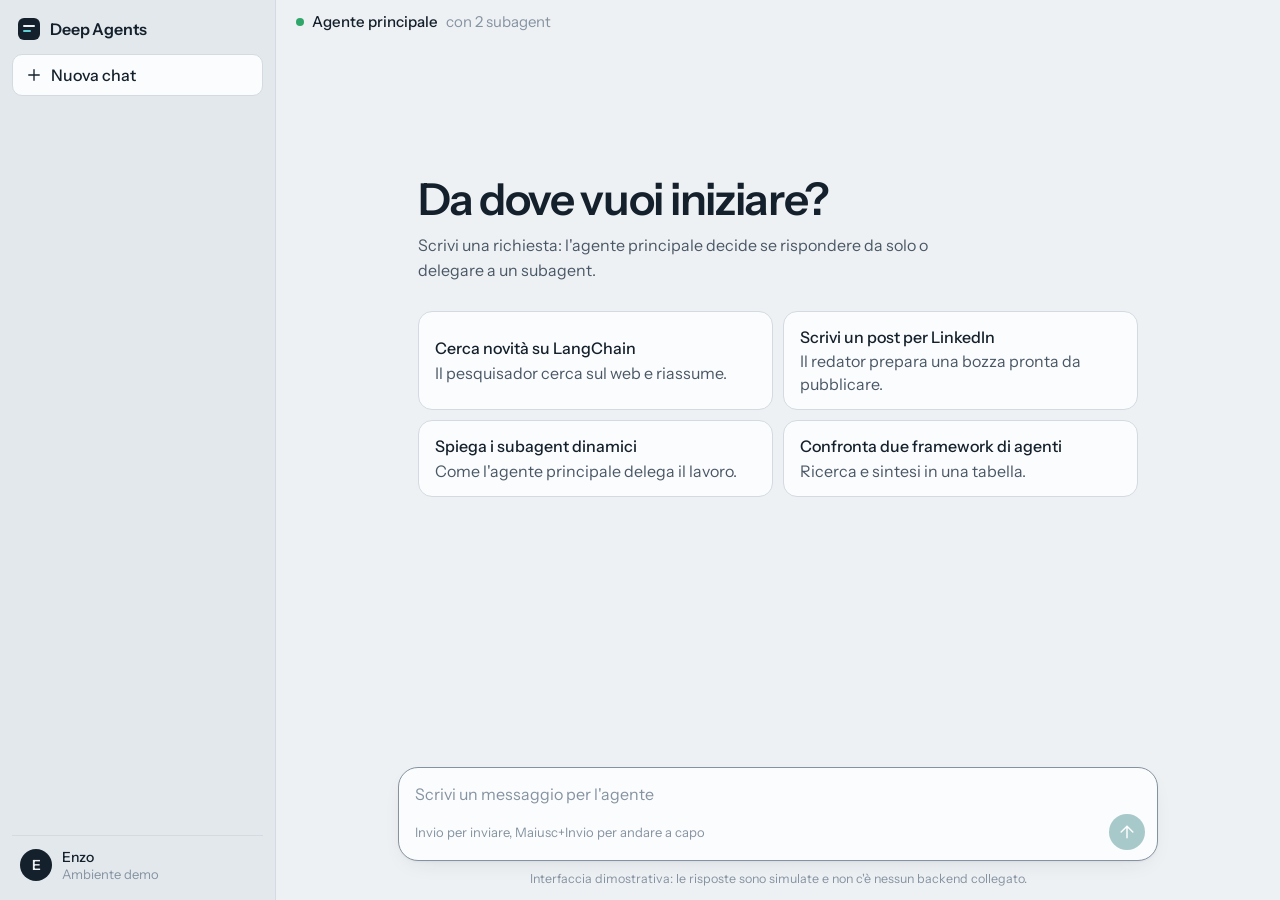
==== deep_agents/frontend/index.html @ 2d4f7159 "feat: aggiungere interfaccia utente per chat con subagents e risposte simulate" ====
<!doctype html>
<html lang="it">
<head>
  <meta charset="utf-8">
  <meta name="viewport" content="width=device-width, initial-scale=1">
  <title>Deep Agents</title>
  <link rel="preconnect" href="https://fonts.googleapis.com">
  <link rel="preconnect" href="https://fonts.gstatic.com" crossorigin>
  <link href="https://fonts.googleapis.com/css2?family=Instrument+Sans:wght@400;500;600&family=JetBrains+Mono:wght@400;500&display=swap" rel="stylesheet">
  <link rel="stylesheet" href="styles.css">
</head>
<body>
  <div class="app" id="app">
    <aside class="sidebar" id="sidebar" aria-label="Cronologia">
      <div class="side-top">
        <div class="brand">
          <span class="logo" aria-hidden="true"></span>
          <span class="brand-name">Deep Agents</span>
        </div>
        <button class="icon-btn only-mobile" id="closeSide" aria-label="Chiudi menu">
          <svg viewBox="0 0 24 24"><path d="M6 6l12 12M18 6L6 18"/></svg>
        </button>
      </div>
      <button class="new-chat" id="newChat">
        <svg viewBox="0 0 24 24"><path d="M12 5v14M5 12h14"/></svg>
        Nuova chat
      </button>
      <nav class="history" id="history" aria-label="Chat recenti"></nav>
      <div class="side-foot">
        <span class="avatar-user">E</span>
        <div>
          <div class="who">Enzo</div>
          <div class="plan">Ambiente demo</div>
        </div>
      </div>
    </aside>
    <div class="scrim" id="scrim"></div>

    <main class="main">
      <header class="topbar">
        <button class="icon-btn only-mobile" id="openSide" aria-label="Apri menu">
          <svg viewBox="0 0 24 24"><path d="M4 7h16M4 12h16M4 17h16"/></svg>
        </button>
        <div class="model">
          <span class="dot"></span> Agente principale
          <span class="muted">con 2 subagent</span>
        </div>
      </header>

      <section class="scroll" id="scroll">
        <div class="thread" id="thread"></div>
      </section>

      <footer class="composer-wrap">
        <form class="composer" id="form">
          <textarea id="input" rows="1" placeholder="Scrivi un messaggio per l'agente" aria-label="Messaggio"></textarea>
          <div class="composer-row">
            <span class="hint">Invio per inviare, Maiusc+Invio per andare a capo</span>
            <button type="submit" class="send" id="send" aria-label="Invia" disabled>
              <svg viewBox="0 0 24 24" class="i-send"><path d="M12 19V5M5 12l7-7 7 7"/></svg>
              <svg viewBox="0 0 24 24" class="i-stop"><rect x="7" y="7" width="10" height="10" rx="2"/></svg>
            </button>
          </div>
        </form>
        <p class="disclaimer">Interfaccia dimostrativa: le risposte sono simulate e non c'è nessun backend collegato.</p>
      </footer>
    </main>
  </div>
  <script src="app.js"></script>
</body>
</html>
---- deep_agents/frontend/styles.css ----
:root {
  --bg: #eef1f4;
  --panel: #e3e8ed;
  --surface: #fbfcfd;
  --ink: #14202b;
  --ink-2: #4a5866;
  --ink-3: #8593a1;
  --line: #d3dae1;
  --accent: #0d6b6e;
  --accent-ink: #ffffff;
  --accent-soft: #d6ecec;
  --amber: #b9791a;
  --amber-soft: #f6e8cf;
  --radius: 14px;
  --ui: "Instrument Sans", system-ui, -apple-system, "Segoe UI", sans-serif;
  --mono: "JetBrains Mono", ui-monospace, Consolas, monospace;
}

* { box-sizing: border-box; }
html, body { height: 100%; margin: 0; }
body {
  font-family: var(--ui);
  font-size: 16px;
  color: var(--ink);
  background: var(--bg);
  -webkit-font-smoothing: antialiased;
}
button, textarea { font: inherit; color: inherit; }
button { cursor: pointer; }
svg { width: 20px; height: 20px; fill: none; stroke: currentColor; stroke-width: 1.8; stroke-linecap: round; stroke-linejoin: round; }
:focus-visible { outline: 2px solid var(--accent); outline-offset: 2px; }

.app { display: grid; grid-template-columns: 276px 1fr; height: 100dvh; }

/* Sidebar */
.sidebar {
  background: var(--panel);
  border-right: 1px solid var(--line);
  display: flex; flex-direction: column;
  padding: 14px 12px;
  min-height: 0;
}
.side-top { display: flex; align-items: center; justify-content: space-between; padding: 4px 6px 14px; }
.brand { display: flex; align-items: center; gap: 10px; font-weight: 600; letter-spacing: -0.01em; }
.logo {
  width: 22px; height: 22px; border-radius: 6px; background: var(--ink); position: relative; flex: none;
}
.logo::before, .logo::after {
  content: ""; position: absolute; left: 5px; right: 5px; height: 2px; border-radius: 2px; background: var(--bg);
}
.logo::before { top: 7px; }
.logo::after { top: 12px; right: 9px; background: #5fd0d3; }

.new-chat {
  display: flex; align-items: center; gap: 8px;
  background: var(--surface); border: 1px solid var(--line); border-radius: 10px;
  padding: 10px 12px; font-weight: 500;
  transition: border-color .15s, background .15s;
}
.new-chat:hover { border-color: var(--ink-3); }
.new-chat svg { width: 18px; height: 18px; }

.history { flex: 1; overflow-y: auto; margin: 16px -4px 0; padding: 0 4px; }
.history .group { font-size: 13px; color: var(--ink-3); padding: 12px 10px 6px; }
.history button {
  display: block; width: 100%; text-align: left; background: none; border: 0;
  padding: 9px 10px; border-radius: 8px; color: var(--ink-2);
  white-space: nowrap; overflow: hidden; text-overflow: ellipsis;
}
.history button:hover { background: rgba(20,32,43,.06); }
.history button[aria-current="true"] { background: var(--surface); color: var(--ink); font-weight: 500; }

.side-foot { display: flex; align-items: center; gap: 10px; padding: 12px 8px 4px; border-top: 1px solid var(--line); }
.avatar-user {
  width: 32px; height: 32px; border-radius: 50%; background: var(--ink); color: var(--bg);
  display: grid; place-items: center; font-weight: 600; font-size: 14px;
}
.who { font-weight: 500; font-size: 14px; }
.plan { font-size: 13px; color: var(--ink-3); }

/* Main */
.main { display: flex; flex-direction: column; min-width: 0; min-height: 0; background: var(--bg); }
.topbar { display: flex; align-items: center; gap: 8px; padding: 12px 20px; }
.model { display: flex; align-items: center; gap: 8px; font-weight: 500; font-size: 15px; }
.model .muted { color: var(--ink-3); font-weight: 400; }
.dot { width: 8px; height: 8px; border-radius: 50%; background: #2fa66a; }

.icon-btn {
  background: none; border: 0; width: 36px; height: 36px; border-radius: 8px;
  display: grid; place-items: center; color: var(--ink-2);
}
.icon-btn:hover { background: rgba(20,32,43,.07); }

.scroll { flex: 1; overflow-y: auto; min-height: 0; }
.thread { max-width: 760px; margin: 0 auto; padding: 12px 20px 32px; }

/* Welcome */
.welcome { padding-top: min(16vh, 120px); }
.welcome h1 {
  font-size: clamp(30px, 4.6vw, 44px); line-height: 1.1; letter-spacing: -0.03em;
  font-weight: 600; margin: 0 0 10px; max-width: 14em;
}
.welcome p { margin: 0 0 28px; color: var(--ink-2); max-width: 34em; line-height: 1.55; }
.chips { display: grid; grid-template-columns: repeat(2, 1fr); gap: 10px; }
.chip {
  text-align: left; background: var(--surface); border: 1px solid var(--line); border-radius: var(--radius);
  padding: 14px 16px; line-height: 1.4; color: var(--ink-2);
  transition: border-color .15s, transform .15s;
}
.chip b { display: block; color: var(--ink); font-weight: 500; margin-bottom: 2px; }
.chip:hover { border-color: var(--accent); }

/* Messages */
.msg { margin-top: 26px; }
.msg.user { display: flex; justify-content: flex-end; }
.msg.user .bubble {
  background: var(--ink); color: #f1f5f8; padding: 11px 16px; border-radius: 18px 18px 4px 18px;
  max-width: 82%; line-height: 1.5; white-space: pre-wrap; overflow-wrap: anywhere;
}
.msg.bot { display: grid; grid-template-columns: 30px 1fr; gap: 14px; }
.bot-avatar { width: 30px; height: 30px; border-radius: 9px; background: var(--accent); position: relative; margin-top: 2px; }
.bot-avatar::before, .bot-avatar::after {
  content: ""; position: absolute; left: 8px; height: 2px; border-radius: 2px; background: var(--accent-ink);
}
.bot-avatar::before { top: 11px; right: 8px; }
.bot-avatar::after { top: 17px; right: 13px; opacity: .7; }
.bot-body { min-width: 0; }
.prose { line-height: 1.65; overflow-wrap: anywhere; }
.prose p { margin: 0 0 12px; }
.prose p:last-child { margin-bottom: 0; }
.prose ul, .prose ol { margin: 0 0 12px; padding-left: 22px; }
.prose li { margin-bottom: 4px; }
.prose code { font-family: var(--mono); font-size: .88em; background: var(--panel); padding: 2px 6px; border-radius: 5px; }
.prose pre {
  margin: 0 0 12px; background: var(--ink); color: #dbe6ee; padding: 14px 16px; border-radius: 10px;
  overflow-x: auto; font-family: var(--mono); font-size: 13.5px; line-height: 1.55;
}
.prose pre code { background: none; padding: 0; color: inherit; font-size: inherit; }
.caret::after {
  content: ""; display: inline-block; width: 7px; height: 1.05em; margin-left: 2px; vertical-align: -0.17em;
  background: var(--ink); animation: blink 1s steps(1) infinite;
}
@keyframes blink { 50% { opacity: 0; } }

/* Delegation steps: the signature element of this UI */
.steps { margin: 2px 0 14px; display: grid; gap: 6px; }
.step {
  display: flex; align-items: center; gap: 10px; font-size: 14px; color: var(--ink-2);
  background: var(--surface); border: 1px solid var(--line); border-radius: 10px; padding: 8px 12px;
  animation: stepin .25s ease-out;
}
@keyframes stepin { from { opacity: 0; transform: translateY(4px); } }
.step .tag {
  font-family: var(--mono); font-size: 12.5px; padding: 2px 8px; border-radius: 6px;
  background: var(--accent-soft); color: var(--accent);
}
.step .tag.amber { background: var(--amber-soft); color: var(--amber); }
.step .state { margin-left: auto; display: grid; place-items: center; width: 18px; height: 18px; }
.step .spin {
  width: 14px; height: 14px; border-radius: 50%; border: 2px solid var(--line); border-top-color: var(--accent);
  animation: spin .8s linear infinite;
}
@keyframes spin { to { transform: rotate(360deg); } }
.step .check { width: 16px; height: 16px; stroke: #2fa66a; stroke-width: 2.4; }

.thinking { display: inline-flex; gap: 5px; padding: 10px 0; }
.thinking i { width: 7px; height: 7px; border-radius: 50%; background: var(--ink-3); animation: bounce 1.2s infinite; }
.thinking i:nth-child(2) { animation-delay: .15s; }
.thinking i:nth-child(3) { animation-delay: .3s; }
@keyframes bounce { 0%, 60%, 100% { opacity: .3; transform: none; } 30% { opacity: 1; transform: translateY(-3px); } }

.actions { display: flex; gap: 4px; margin-top: 8px; margin-left: -8px; }
.actions button {
  background: none; border: 0; border-radius: 8px; padding: 6px 8px; color: var(--ink-3);
  display: flex; align-items: center; gap: 6px; font-size: 13.5px;
}
.actions button:hover { background: rgba(20,32,43,.07); color: var(--ink); }
.actions svg { width: 16px; height: 16px; }

/* Composer */
.composer-wrap { padding: 0 20px 14px; }
.composer {
  max-width: 760px; margin: 0 auto; background: var(--surface);
  border: 1px solid var(--line); border-radius: 20px; padding: 12px 12px 10px 16px;
  box-shadow: 0 1px 2px rgba(20,32,43,.04), 0 8px 24px -12px rgba(20,32,43,.15);
  transition: border-color .15s;
}
.composer:focus-within { border-color: var(--ink-3); }
.composer textarea {
  display: block; width: 100%; border: 0; outline: 0; resize: none; background: none;
  line-height: 1.5; max-height: 200px; padding: 2px 0;
}
.composer textarea::placeholder { color: var(--ink-3); }
.composer-row { display: flex; align-items: center; justify-content: space-between; margin-top: 6px; }
.hint { font-size: 13px; color: var(--ink-3); }
.send {
  width: 36px; height: 36px; border-radius: 50%; border: 0; background: var(--accent); color: var(--accent-ink);
  display: grid; place-items: center; transition: opacity .15s, background .15s;
}
.send:disabled { opacity: .35; cursor: default; }
.send .i-stop { display: none; fill: currentColor; stroke: none; }
.send.busy { background: var(--ink); }
.send.busy .i-stop { display: block; }
.send.busy .i-send { display: none; }
.disclaimer { text-align: center; font-size: 12.5px; color: var(--ink-3); margin: 10px 0 0; }

.only-mobile { display: none; }
.scrim { display: none; }

@media (max-width: 820px) {
  .app { grid-template-columns: 1fr; }
  .only-mobile { display: grid; }
  .sidebar {
    position: fixed; inset: 0 auto 0 0; width: min(300px, 86vw); z-index: 20;
    transform: translateX(-100%); transition: transform .2s ease;
  }
  .app.side-open .sidebar { transform: none; }
  .app.side-open .scrim { display: block; position: fixed; inset: 0; background: rgba(20,32,43,.4); z-index: 10; }
  .chips { grid-template-columns: 1fr; }
  .hint { display: none; }
  .msg.bot { grid-template-columns: 26px 1fr; gap: 10px; }
  .bot-avatar { width: 26px; height: 26px; }
}

@media (prefers-reduced-motion: reduce) {
  *, *::before, *::after { animation-duration: .001ms !important; animation-iteration-count: 1 !important; transition: none !important; }
}
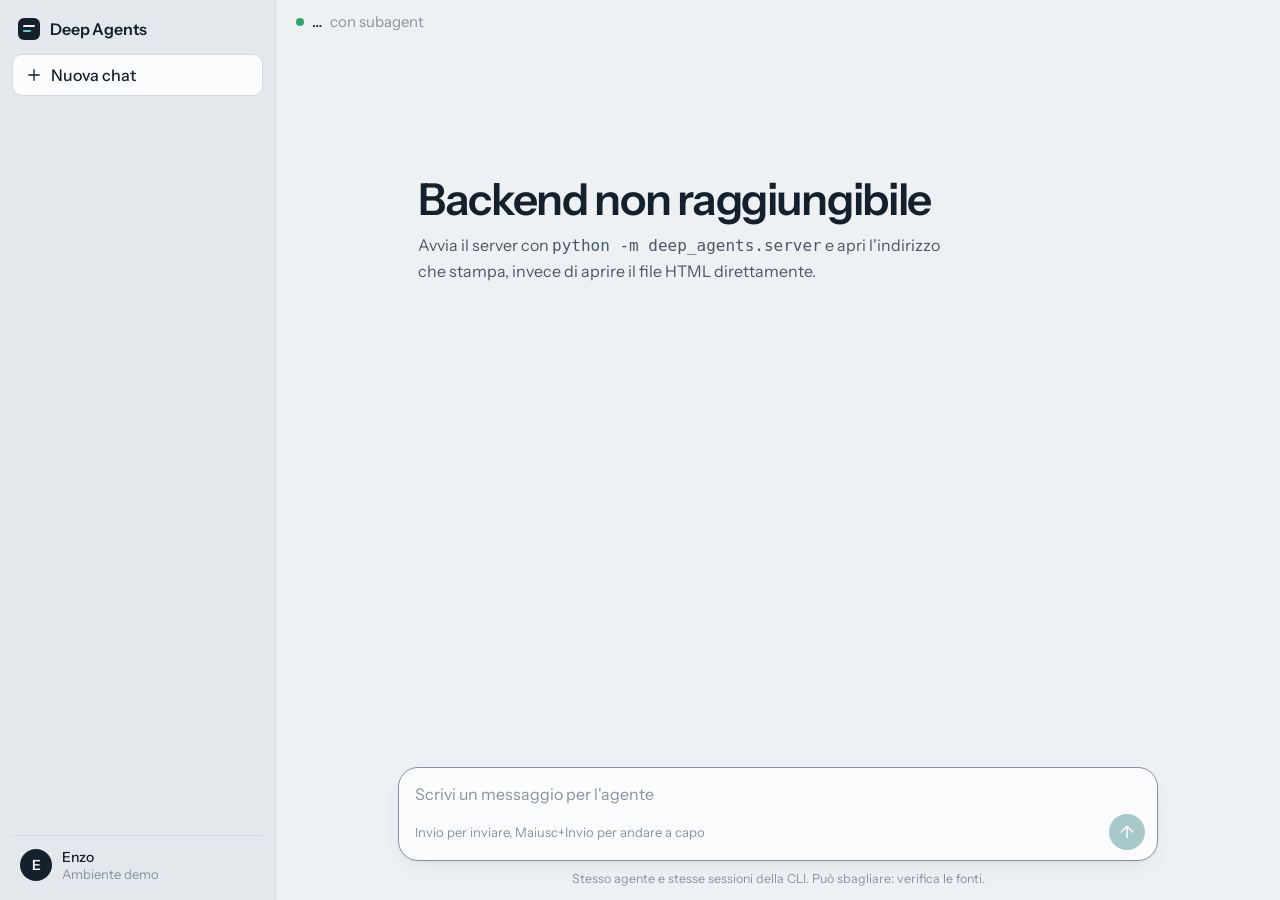
==== commit ba76488b: "Implement backend integration for chat UI, enabling real-time interactions with a Python server. Upd" ====
--- a/deep_agents/frontend/index.html
+++ b/deep_agents/frontend/index.html
@@ -42,8 +42,8 @@
           <svg viewBox="0 0 24 24"><path d="M4 7h16M4 12h16M4 17h16"/></svg>
         </button>
         <div class="model">
-          <span class="dot"></span> Agente principale
-          <span class="muted">con 2 subagent</span>
+          <span class="dot"></span> <span id="model">…</span>
+          <span class="muted">con subagent</span>
         </div>
       </header>
 
@@ -62,8 +62,9 @@
             </button>
           </div>
         </form>
-        <p class="disclaimer">Interfaccia dimostrativa: le risposte sono simulate e non c'è nessun backend collegato.</p>
+        <p class="disclaimer">Stesso agente e stesse sessioni della CLI. Può sbagliare: verifica le fonti.</p>
       </footer>
+      <div class="toast" id="toast" role="status" hidden></div>
     </main>
   </div>
   <script src="app.js"></script>
--- a/deep_agents/frontend/styles.css
+++ b/deep_agents/frontend/styles.css
@@ -225,3 +225,25 @@
 @media (prefers-reduced-motion: reduce) {
   *, *::before, *::after { animation-duration: .001ms !important; animation-iteration-count: 1 !important; transition: none !important; }
 }
+
+/* Collegamento al backend */
+.prose h4 { margin: 14px 0 6px; font-size: 1em; font-weight: 600; }
+.prose a { color: var(--accent); text-underline-offset: 2px; }
+.prose blockquote { margin: 0 0 12px; padding-left: 14px; border-left: 3px solid var(--line); color: var(--ink-2); }
+.step .lbl { min-width: 0; overflow: hidden; text-overflow: ellipsis; white-space: nowrap; }
+.step .check.err { stroke: #c2412d; }
+.sources { margin-top: 14px; display: grid; gap: 4px; }
+.sources-title { font-size: 13.5px; color: var(--ink-3); }
+.sources a {
+  display: flex; gap: 10px; align-items: baseline; font-size: 14px; color: var(--ink-2); text-decoration: none;
+  padding: 4px 0; border-top: 1px solid var(--line);
+}
+.sources a:hover { color: var(--accent); }
+.sources a span { margin-left: auto; color: var(--ink-3); font-size: 13px; flex: none; }
+.metrics { margin-top: 6px; font-family: var(--mono); font-size: 12px; color: var(--ink-3); overflow-wrap: anywhere; }
+.error { border: 1px solid #e3b4ab; background: #fbeeea; color: #7d2a1c; border-radius: 10px; padding: 10px 14px; overflow-wrap: anywhere; }
+.toast {
+  position: fixed; left: 50%; bottom: 96px; transform: translateX(-50%); background: var(--ink); color: #f1f5f8;
+  padding: 10px 16px; border-radius: 10px; font-size: 14px; max-width: min(90vw, 480px); z-index: 30;
+}
+.toast[hidden] { display: none; }
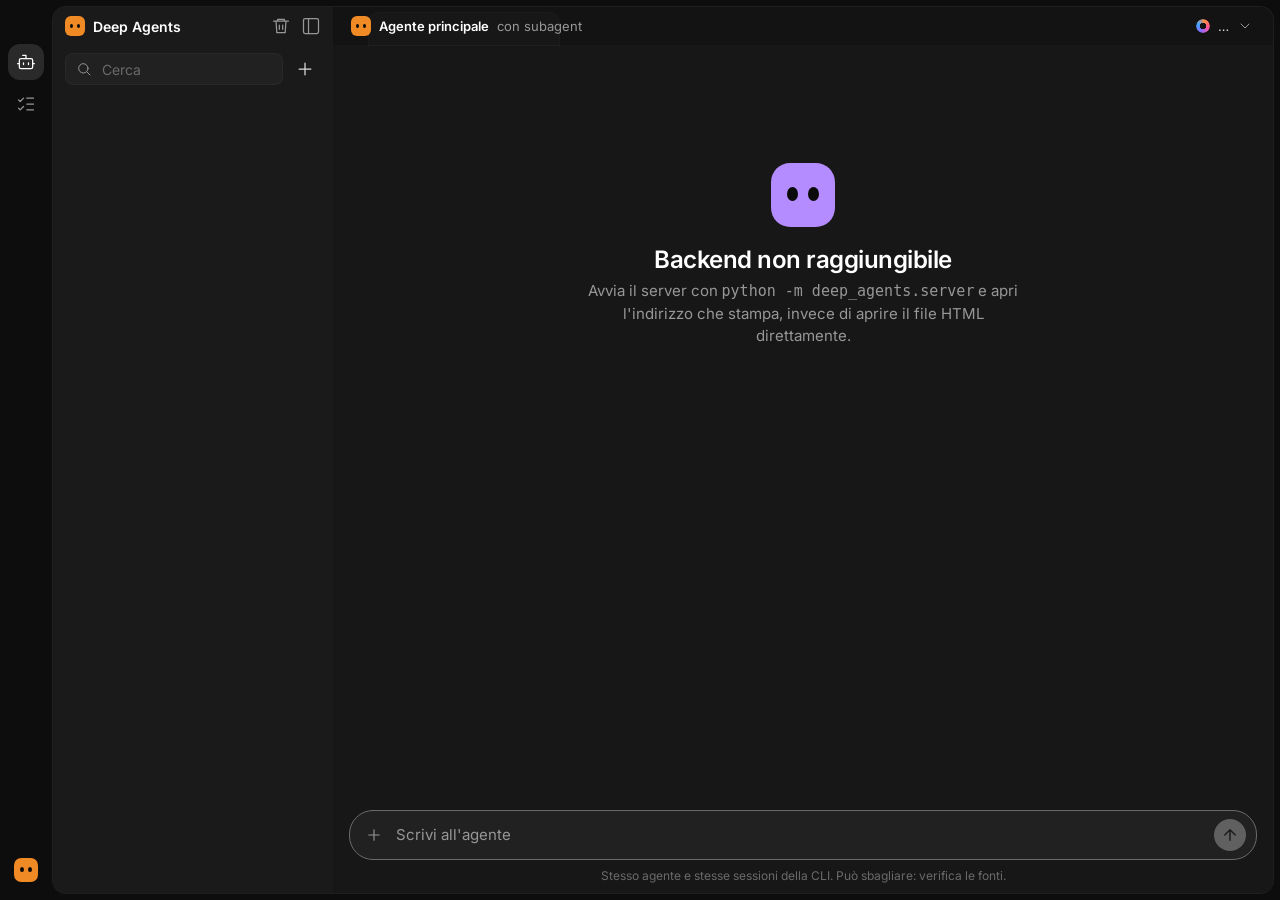
==== commit d6893bb6: "Refactor code structure for improved readability and maintainability" ====
--- a/deep_agents/frontend/index.html
+++ b/deep_agents/frontend/index.html
@@ -3,70 +3,127 @@
 <head>
   <meta charset="utf-8">
   <meta name="viewport" content="width=device-width, initial-scale=1">
+  <meta name="color-scheme" content="dark">
+  <meta name="theme-color" content="#1a1a1a">
   <title>Deep Agents</title>
-  <link rel="preconnect" href="https://fonts.googleapis.com">
-  <link rel="preconnect" href="https://fonts.gstatic.com" crossorigin>
-  <link href="https://fonts.googleapis.com/css2?family=Instrument+Sans:wght@400;500;600&family=JetBrains+Mono:wght@400;500&display=swap" rel="stylesheet">
+  <link rel="preload" as="font" type="font/woff2" href="fonts/inter-latin.woff2" crossorigin>
   <link rel="stylesheet" href="styles.css">
 </head>
 <body>
-  <div class="app" id="app">
-    <aside class="sidebar" id="sidebar" aria-label="Cronologia">
-      <div class="side-top">
-        <div class="brand">
-          <span class="logo" aria-hidden="true"></span>
-          <span class="brand-name">Deep Agents</span>
-        </div>
-        <button class="icon-btn only-mobile" id="closeSide" aria-label="Chiudi menu">
-          <svg viewBox="0 0 24 24"><path d="M6 6l12 12M18 6L6 18"/></svg>
+  <!-- Simboli SVG riusati: icone (tratto 1.5) e il volto degli agenti -->
+  <svg width="0" height="0" style="position:absolute" aria-hidden="true">
+    <defs>
+      <symbol id="i-bot" viewBox="0 0 24 24"><path d="M12 8V4H8"/><rect width="16" height="12" x="4" y="8" rx="2"/><path d="M2 14h2M20 14h2M15 13v2M9 13v2"/></symbol>
+      <symbol id="i-list" viewBox="0 0 24 24"><path d="M13 5h8M13 12h8M13 19h8M3 17l2 2 4-4M3 7l2 2 4-4"/></symbol>
+      <symbol id="i-panel" viewBox="0 0 24 24"><rect width="18" height="18" x="3" y="3" rx="2"/><path d="M9 3v18"/></symbol>
+      <symbol id="i-search" viewBox="0 0 24 24"><circle cx="11" cy="11" r="7"/><path d="m21 21-4.3-4.3"/></symbol>
+      <symbol id="i-plus" viewBox="0 0 24 24"><path d="M5 12h14M12 5v14"/></symbol>
+      <symbol id="i-send" viewBox="0 0 24 24"><path d="M12 19V5M5 12l7-7 7 7"/></symbol>
+      <symbol id="i-stop" viewBox="0 0 24 24"><rect x="7" y="7" width="10" height="10" rx="2" fill="currentColor" stroke="none"/></symbol>
+      <symbol id="i-copy" viewBox="0 0 24 24"><rect x="9" y="9" width="11" height="11" rx="2"/><path d="M5 15V6a2 2 0 0 1 2-2h9"/></symbol>
+      <symbol id="i-check" viewBox="0 0 24 24"><path d="M5 12.5l4.5 4.5L19 7.5"/></symbol>
+      <symbol id="i-x" viewBox="0 0 24 24"><path d="M6 6l12 12M18 6L6 18"/></symbol>
+      <symbol id="i-chevrons" viewBox="0 0 24 24"><path d="m7 15 5 5 5-5M7 9l5-5 5 5"/></symbol>
+      <symbol id="i-chevron" viewBox="0 0 24 24"><path d="m6 9 6 6 6-6"/></symbol>
+      <symbol id="i-globe" viewBox="0 0 24 24"><circle cx="12" cy="12" r="9"/><path d="M3 12h18M12 3c2.5 2.7 3.8 5.7 3.8 9s-1.3 6.3-3.8 9c-2.5-2.7-3.8-5.7-3.8-9S9.5 5.7 12 3z"/></symbol>
+      <symbol id="i-wrench" viewBox="0 0 24 24"><path d="M14.7 6.3a4 4 0 0 0 5 5L11 20a2.1 2.1 0 0 1-3-3l8.7-8.7z"/></symbol>
+      <symbol id="i-dots" viewBox="0 0 24 24"><circle cx="5" cy="12" r="1.2"/><circle cx="12" cy="12" r="1.2"/><circle cx="19" cy="12" r="1.2"/></symbol>
+      <symbol id="i-pencil" viewBox="0 0 24 24"><path d="M12 20h9M16.5 3.5a2.1 2.1 0 0 1 3 3L7 19l-4 1 1-4z"/></symbol>
+      <symbol id="i-trash" viewBox="0 0 24 24"><path d="M3 6h18M8 6V4h8v2M6 6l1 14h10l1-14M10 11v5M14 11v5"/></symbol>
+      <symbol id="i-sparkle" viewBox="0 0 24 24"><path d="M12 3v4M12 17v4M3 12h4M17 12h4M5.6 5.6l2.8 2.8M15.6 15.6l2.8 2.8M18.4 5.6l-2.8 2.8M8.4 15.6l-2.8 2.8"/></symbol>
+    </defs>
+  </svg>
+
+  <div class="app-window" id="app">
+    <nav class="window-rail" aria-label="Pagine">
+      <div class="window-rail-group">
+        <button type="button" class="rail-button" aria-label="Chat" aria-current="page" title="Chat"><svg class="icon"><use href="#i-bot"/></svg></button>
+        <button type="button" class="rail-button" id="railSessions" aria-label="Mostra o nascondi le sessioni" title="Sessioni"><svg class="icon"><use href="#i-list"/></svg></button>
+      </div>
+      <div class="window-rail-end">
+        <button type="button" class="rail-button rail-brand" id="railBrand" aria-label="Deep Agents" title="Deep Agents">
+          <span class="avatar avatar-sm" data-agent="main" aria-hidden="true"></span>
         </button>
       </div>
-      <button class="new-chat" id="newChat">
-        <svg viewBox="0 0 24 24"><path d="M12 5v14M5 12h14"/></svg>
-        Nuova chat
-      </button>
-      <nav class="history" id="history" aria-label="Chat recenti"></nav>
-      <div class="side-foot">
-        <span class="avatar-user">E</span>
-        <div>
-          <div class="who">Enzo</div>
-          <div class="plan">Ambiente demo</div>
+    </nav>
+
+    <div class="app-frame" id="frame">
+      <aside class="sidebar" id="sidebar" aria-label="Sessioni">
+        <div class="sidebar-topbar">
+          <div class="sidebar-server">
+            <span class="avatar avatar-xs" data-agent="main" aria-hidden="true"></span>
+            <span class="sidebar-server-name">Deep Agents</span>
+          </div>
+          <div class="sidebar-topbar-actions">
+            <button type="button" class="icon-button" id="clearAll" aria-label="Elimina tutte le conversazioni" title="Elimina tutte le conversazioni"><svg class="icon"><use href="#i-trash"/></svg></button>
+            <button type="button" class="icon-button" id="collapseSide" aria-label="Chiudi la barra laterale" title="Chiudi la barra laterale"><svg class="icon"><use href="#i-panel"/></svg></button>
+          </div>
         </div>
+        <div class="sidebar-search-wrap">
+          <label class="search-field">
+            <svg class="icon icon-sm"><use href="#i-search"/></svg>
+            <input id="search" type="search" placeholder="Cerca" autocomplete="off" aria-label="Cerca nelle sessioni">
+          </label>
+          <button type="button" class="icon-button icon-button-lg" id="newChat" aria-label="Nuova chat" title="Nuova chat"><svg class="icon"><use href="#i-plus"/></svg></button>
+        </div>
+        <nav class="agent-list" id="history" aria-label="Elenco delle sessioni"></nav>
+      </aside>
+
+      <main class="conversation-panel" aria-label="Conversazione">
+        <header class="conversation-header">
+          <div class="conversation-heading-group">
+            <button type="button" class="icon-button only-narrow" id="openSide" aria-label="Apri la barra laterale"><svg class="icon"><use href="#i-panel"/></svg></button>
+            <button type="button" class="icon-button only-collapsed" id="expandSide" aria-label="Apri la barra laterale" title="Apri la barra laterale"><svg class="icon"><use href="#i-panel"/></svg></button>
+            <div class="conversation-title">
+              <span class="avatar avatar-xs" data-agent="main" aria-hidden="true"></span>
+              <h1 class="conversation-agent-heading"><span class="conversation-agent-name">Agente principale</span><span class="conversation-agent-title">con subagent</span></h1>
+            </div>
+          </div>
+          <div class="model-picker">
+            <button type="button" class="provider-model-trigger" id="modelBtn" aria-haspopup="menu" aria-expanded="false" title="Cambia modello">
+              <span class="provider-mark" aria-hidden="true"></span>
+              <span id="model">…</span>
+              <svg class="icon icon-sm"><use href="#i-chevron"/></svg>
+            </button>
+            <div class="menu menu-right" id="modelMenu" role="menu" hidden></div>
+          </div>
+          <span class="tab-shape" aria-hidden="true"></span>
+        </header>
+
+        <div class="conversation-scroll" id="scroll">
+          <div class="thread" id="thread"></div>
+        </div>
+
+        <div class="composer-wrap">
+          <form class="composer" id="form">
+            <div class="composer-menu-anchor">
+              <button type="button" class="composer-button" id="plusBtn" aria-haspopup="menu" aria-expanded="false" aria-label="Suggerimenti" title="Suggerimenti"><svg class="icon"><use href="#i-plus"/></svg></button>
+              <div class="menu" id="plusMenu" role="menu" hidden></div>
+            </div>
+            <textarea id="input" rows="1" placeholder="Scrivi all'agente" aria-label="Messaggio"></textarea>
+            <button type="submit" class="send" id="send" aria-label="Invia" disabled>
+              <svg class="icon i-send"><use href="#i-send"/></svg>
+              <svg class="icon i-stop"><use href="#i-stop"/></svg>
+            </button>
+          </form>
+          <p class="disclaimer">Stesso agente e stesse sessioni della CLI. Può sbagliare: verifica le fonti.</p>
+        </div>
+      </main>
+    </div>
+  </div>
+  <div class="scrim" id="scrim"></div>
+  <div class="menu context-menu" id="rowMenu" role="menu" hidden></div>
+  <dialog class="dialog" id="dialog" aria-labelledby="dialogTitle">
+    <form method="dialog">
+      <h2 id="dialogTitle"></h2>
+      <p id="dialogText"></p>
+      <div class="dialog-actions">
+        <button type="button" class="btn" id="dialogCancel">Annulla</button>
+        <button type="button" class="btn btn-danger" id="dialogOk">Elimina</button>
       </div>
-    </aside>
-    <div class="scrim" id="scrim"></div>
-
-    <main class="main">
-      <header class="topbar">
-        <button class="icon-btn only-mobile" id="openSide" aria-label="Apri menu">
-          <svg viewBox="0 0 24 24"><path d="M4 7h16M4 12h16M4 17h16"/></svg>
-        </button>
-        <div class="model">
-          <span class="dot"></span> <span id="model">…</span>
-          <span class="muted">con subagent</span>
-        </div>
-      </header>
-
-      <section class="scroll" id="scroll">
-        <div class="thread" id="thread"></div>
-      </section>
-
-      <footer class="composer-wrap">
-        <form class="composer" id="form">
-          <textarea id="input" rows="1" placeholder="Scrivi un messaggio per l'agente" aria-label="Messaggio"></textarea>
-          <div class="composer-row">
-            <span class="hint">Invio per inviare, Maiusc+Invio per andare a capo</span>
-            <button type="submit" class="send" id="send" aria-label="Invia" disabled>
-              <svg viewBox="0 0 24 24" class="i-send"><path d="M12 19V5M5 12l7-7 7 7"/></svg>
-              <svg viewBox="0 0 24 24" class="i-stop"><rect x="7" y="7" width="10" height="10" rx="2"/></svg>
-            </button>
-          </div>
-        </form>
-        <p class="disclaimer">Stesso agente e stesse sessioni della CLI. Può sbagliare: verifica le fonti.</p>
-      </footer>
-      <div class="toast" id="toast" role="status" hidden></div>
-    </main>
-  </div>
+    </form>
+  </dialog>
+  <div class="toast" id="toast" role="status" hidden></div>
   <script src="app.js"></script>
 </body>
 </html>
--- a/deep_agents/frontend/styles.css
+++ b/deep_agents/frontend/styles.css
@@ -1,249 +1,349 @@
+/* Tema scuro: segue i token dell'interfaccia di riferimento (superfici #1a1a1a/#212121, bolle a 22px, composer a pillola). */
+@font-face {
+  font-family: "Inter Variable";
+  src: url("fonts/inter-latin.woff2") format("woff2");
+  font-weight: 100 900;
+  font-display: swap;
+}
+
 :root {
-  --bg: #eef1f4;
-  --panel: #e3e8ed;
-  --surface: #fbfcfd;
-  --ink: #14202b;
-  --ink-2: #4a5866;
-  --ink-3: #8593a1;
-  --line: #d3dae1;
-  --accent: #0d6b6e;
-  --accent-ink: #ffffff;
-  --accent-soft: #d6ecec;
-  --amber: #b9791a;
-  --amber-soft: #f6e8cf;
-  --radius: 14px;
-  --ui: "Instrument Sans", system-ui, -apple-system, "Segoe UI", sans-serif;
-  --mono: "JetBrains Mono", ui-monospace, Consolas, monospace;
+  --bg-frame: #0d0d0d;
+  --bg-canvas: #171717;
+  --bg-sidebar: #1a1a1a;
+  --bg-surface: #212121;
+  --bg-raised: #242424;
+  --bg-control-hover: #242424;
+  --bg-control-active: #2a2a2a;
+  --border: #ffffff09;
+  --border-strong: #ffffff14;
+  --text: #ffffff;
+  --text-2: #dcdcdc;
+  --text-muted: #979797;
+  --text-dim: #6a6a6a;
+  --user: #f08a24;
+  --on-user: #141414;
+  --ok: #3ddc97;
+  --err: #ff6b5e;
+  --r-sm: 6px; --r-md: 8px; --r-lg: 12px; --r-card: 14px; --r-bubble: 22px; --r-pill: 999px;
+  --font: -apple-system, BlinkMacSystemFont, "Inter Variable", "Segoe UI", sans-serif;
+  --mono: ui-monospace, SFMono-Regular, "SF Mono", Menlo, Monaco, Consolas, monospace;
+  --ease: cubic-bezier(.23, 1, .32, 1);
+  --panel-ease: cubic-bezier(.32, .72, 0, 1);
+  --left: 280px;
 }
 
 * { box-sizing: border-box; }
-html, body { height: 100%; margin: 0; }
-body {
-  font-family: var(--ui);
-  font-size: 16px;
-  color: var(--ink);
-  background: var(--bg);
-  -webkit-font-smoothing: antialiased;
-}
-button, textarea { font: inherit; color: inherit; }
-button { cursor: pointer; }
-svg { width: 20px; height: 20px; fill: none; stroke: currentColor; stroke-width: 1.8; stroke-linecap: round; stroke-linejoin: round; }
-:focus-visible { outline: 2px solid var(--accent); outline-offset: 2px; }
-
-.app { display: grid; grid-template-columns: 276px 1fr; height: 100dvh; }
-
-/* Sidebar */
-.sidebar {
-  background: var(--panel);
-  border-right: 1px solid var(--line);
-  display: flex; flex-direction: column;
-  padding: 14px 12px;
-  min-height: 0;
-}
-.side-top { display: flex; align-items: center; justify-content: space-between; padding: 4px 6px 14px; }
-.brand { display: flex; align-items: center; gap: 10px; font-weight: 600; letter-spacing: -0.01em; }
-.logo {
-  width: 22px; height: 22px; border-radius: 6px; background: var(--ink); position: relative; flex: none;
-}
-.logo::before, .logo::after {
-  content: ""; position: absolute; left: 5px; right: 5px; height: 2px; border-radius: 2px; background: var(--bg);
-}
-.logo::before { top: 7px; }
-.logo::after { top: 12px; right: 9px; background: #5fd0d3; }
-
-.new-chat {
-  display: flex; align-items: center; gap: 8px;
-  background: var(--surface); border: 1px solid var(--line); border-radius: 10px;
-  padding: 10px 12px; font-weight: 500;
-  transition: border-color .15s, background .15s;
-}
-.new-chat:hover { border-color: var(--ink-3); }
-.new-chat svg { width: 18px; height: 18px; }
-
-.history { flex: 1; overflow-y: auto; margin: 16px -4px 0; padding: 0 4px; }
-.history .group { font-size: 13px; color: var(--ink-3); padding: 12px 10px 6px; }
-.history button {
-  display: block; width: 100%; text-align: left; background: none; border: 0;
-  padding: 9px 10px; border-radius: 8px; color: var(--ink-2);
-  white-space: nowrap; overflow: hidden; text-overflow: ellipsis;
-}
-.history button:hover { background: rgba(20,32,43,.06); }
-.history button[aria-current="true"] { background: var(--surface); color: var(--ink); font-weight: 500; }
-
-.side-foot { display: flex; align-items: center; gap: 10px; padding: 12px 8px 4px; border-top: 1px solid var(--line); }
-.avatar-user {
-  width: 32px; height: 32px; border-radius: 50%; background: var(--ink); color: var(--bg);
-  display: grid; place-items: center; font-weight: 600; font-size: 14px;
-}
-.who { font-weight: 500; font-size: 14px; }
-.plan { font-size: 13px; color: var(--ink-3); }
-
-/* Main */
-.main { display: flex; flex-direction: column; min-width: 0; min-height: 0; background: var(--bg); }
-.topbar { display: flex; align-items: center; gap: 8px; padding: 12px 20px; }
-.model { display: flex; align-items: center; gap: 8px; font-weight: 500; font-size: 15px; }
-.model .muted { color: var(--ink-3); font-weight: 400; }
-.dot { width: 8px; height: 8px; border-radius: 50%; background: #2fa66a; }
-
-.icon-btn {
-  background: none; border: 0; width: 36px; height: 36px; border-radius: 8px;
-  display: grid; place-items: center; color: var(--ink-2);
-}
-.icon-btn:hover { background: rgba(20,32,43,.07); }
-
-.scroll { flex: 1; overflow-y: auto; min-height: 0; }
-.thread { max-width: 760px; margin: 0 auto; padding: 12px 20px 32px; }
-
-/* Welcome */
-.welcome { padding-top: min(16vh, 120px); }
-.welcome h1 {
-  font-size: clamp(30px, 4.6vw, 44px); line-height: 1.1; letter-spacing: -0.03em;
-  font-weight: 600; margin: 0 0 10px; max-width: 14em;
-}
-.welcome p { margin: 0 0 28px; color: var(--ink-2); max-width: 34em; line-height: 1.55; }
-.chips { display: grid; grid-template-columns: repeat(2, 1fr); gap: 10px; }
-.chip {
-  text-align: left; background: var(--surface); border: 1px solid var(--line); border-radius: var(--radius);
-  padding: 14px 16px; line-height: 1.4; color: var(--ink-2);
-  transition: border-color .15s, transform .15s;
-}
-.chip b { display: block; color: var(--ink); font-weight: 500; margin-bottom: 2px; }
-.chip:hover { border-color: var(--accent); }
-
-/* Messages */
-.msg { margin-top: 26px; }
-.msg.user { display: flex; justify-content: flex-end; }
-.msg.user .bubble {
-  background: var(--ink); color: #f1f5f8; padding: 11px 16px; border-radius: 18px 18px 4px 18px;
-  max-width: 82%; line-height: 1.5; white-space: pre-wrap; overflow-wrap: anywhere;
-}
-.msg.bot { display: grid; grid-template-columns: 30px 1fr; gap: 14px; }
-.bot-avatar { width: 30px; height: 30px; border-radius: 9px; background: var(--accent); position: relative; margin-top: 2px; }
-.bot-avatar::before, .bot-avatar::after {
-  content: ""; position: absolute; left: 8px; height: 2px; border-radius: 2px; background: var(--accent-ink);
-}
-.bot-avatar::before { top: 11px; right: 8px; }
-.bot-avatar::after { top: 17px; right: 13px; opacity: .7; }
-.bot-body { min-width: 0; }
-.prose { line-height: 1.65; overflow-wrap: anywhere; }
-.prose p { margin: 0 0 12px; }
-.prose p:last-child { margin-bottom: 0; }
-.prose ul, .prose ol { margin: 0 0 12px; padding-left: 22px; }
-.prose li { margin-bottom: 4px; }
-.prose code { font-family: var(--mono); font-size: .88em; background: var(--panel); padding: 2px 6px; border-radius: 5px; }
-.prose pre {
-  margin: 0 0 12px; background: var(--ink); color: #dbe6ee; padding: 14px 16px; border-radius: 10px;
-  overflow-x: auto; font-family: var(--mono); font-size: 13.5px; line-height: 1.55;
-}
-.prose pre code { background: none; padding: 0; color: inherit; font-size: inherit; }
-.caret::after {
-  content: ""; display: inline-block; width: 7px; height: 1.05em; margin-left: 2px; vertical-align: -0.17em;
-  background: var(--ink); animation: blink 1s steps(1) infinite;
-}
-@keyframes blink { 50% { opacity: 0; } }
-
-/* Delegation steps: the signature element of this UI */
-.steps { margin: 2px 0 14px; display: grid; gap: 6px; }
+html, body { height: 100%; margin: 0; background: var(--bg-frame); }
+body { font-family: var(--font); font-size: 14px; color: var(--text); -webkit-font-smoothing: antialiased; overflow: hidden; }
+button, input, textarea { font: inherit; color: inherit; }
+button { cursor: pointer; background: none; border: 0; padding: 0; }
+:focus-visible { outline: 0; box-shadow: 0 0 0 1px var(--text-muted); }
+.icon { width: 20px; height: 20px; fill: none; stroke: currentColor; stroke-width: 1.5; stroke-linecap: round; stroke-linejoin: round; flex: none; }
+.icon-sm { width: 16px; height: 16px; }
+
+/* Barra di scorrimento sottile */
+* { scrollbar-width: thin; scrollbar-color: #ffffff26 transparent; }
+
+/* ---------------------------------------------------------------- finestra */
+.app-window { display: grid; grid-template-columns: auto minmax(0, 1fr); height: 100dvh; background: var(--bg-frame); }
+
+.window-rail {
+  width: 52px; display: flex; flex-direction: column; justify-content: space-between; align-items: center;
+  padding: 44px 0 12px;
+}
+.window-rail-group, .window-rail-end { display: flex; flex-direction: column; align-items: center; gap: 6px; }
+.rail-button {
+  width: 36px; height: 36px; border-radius: var(--r-lg); display: grid; place-items: center; color: var(--text-muted);
+  transition: background .12s, color .12s;
+}
+.rail-button:hover { background: var(--bg-control-hover); color: var(--text); }
+.rail-button[aria-current="page"], .rail-button[aria-pressed="true"] { background: var(--bg-control-active); color: var(--text); }
+.rail-brand { margin-top: 6px; }
+
+.app-frame {
+  display: grid; grid-template-columns: var(--left) minmax(0, 1fr); min-width: 0; min-height: 0;
+  background: var(--bg-canvas); margin: 6px 6px 6px 0; border-radius: var(--r-card); overflow: hidden;
+  border: 1px solid var(--border);
+  transition: grid-template-columns .24s var(--panel-ease);
+}
+.app-frame.collapsed { grid-template-columns: 0 minmax(0, 1fr); }
+
+/* ---------------------------------------------------------------- avatar degli agenti */
+.avatar {
+  --c: var(--user); --s: 36px;
+  width: var(--s); height: var(--s); border-radius: 30%; background: var(--c); position: relative; flex: none; display: inline-block;
+  animation: breathe 4.2s ease-in-out infinite;
+}
+.avatar::before, .avatar::after {
+  content: ""; position: absolute; top: 38%; width: 17%; height: 22%; border-radius: 50%; background: #0b0b0b; transform-origin: center;
+}
+/* Gli occhi battono solo dove l'avatar invita a iniziare una nuova chat (classe .blink) */
+.avatar.blink::before, .avatar.blink::after { animation: blink 6s infinite; }
+.avatar::before { left: 25%; }
+.avatar::after { right: 25%; }
+.avatar-sm { --s: 24px; }
+.avatar-xs { --s: 20px; }
+.avatar[data-agent="main"] { --c: #f08a24; }
+.avatar[data-agent="pesquisador"] { --c: #4aa3ff; }
+.avatar[data-agent="redator"] { --c: #3ddc97; }
+.avatar[data-agent="other"] { --c: #b58cff; }
+.avatar[data-tint] { --c: var(--tint); }
+@keyframes breathe { 0%, 100% { scale: .985; } 50% { scale: 1.015; } }
+@keyframes blink { 0%, 94%, 100% { scale: 1 1; } 96.5% { scale: 1 .1; } }
+
+/* ---------------------------------------------------------------- barra laterale */
+.sidebar { background: var(--bg-sidebar); display: flex; flex-direction: column; min-width: 0; min-height: 0; overflow: hidden; }
+.sidebar > * { min-width: calc(var(--left) - 2px); }
+.sidebar-topbar { display: flex; align-items: center; justify-content: space-between; height: 38px; padding: 0 8px 0 12px; flex: none; }
+.sidebar-topbar-actions { display: flex; align-items: center; gap: 2px; }
+.sidebar-server { display: flex; align-items: center; gap: 8px; font-weight: 600; font-size: 14px; }
+.icon-button {
+  width: 28px; height: 28px; border-radius: var(--r-md); display: grid; place-items: center; color: var(--text-muted);
+  transition: background .12s, color .12s;
+}
+.icon-button:hover { background: var(--bg-control-hover); color: var(--text); }
+.icon-button-lg { width: 32px; height: 32px; color: var(--text-2); }
+
+.sidebar-search-wrap { display: flex; align-items: center; gap: 6px; padding: 8px 12px; flex: none; }
+.search-field {
+  flex: 1; min-width: 0; display: flex; align-items: center; gap: 8px; height: 32px; padding: 0 10px;
+  background: var(--bg-surface); border: 1px solid var(--border); border-radius: var(--r-md); color: var(--text-muted);
+}
+.search-field:focus-within { border-color: var(--text-dim); }
+.search-field input { flex: 1; min-width: 0; background: none; border: 0; outline: 0; color: var(--text); box-shadow: none; }
+.search-field input::placeholder { color: var(--text-dim); }
+.search-field input::-webkit-search-cancel-button { display: none; }
+
+.agent-list { flex: 1; overflow-y: auto; padding: 4px 8px 12px; }
+.sidebar-section-name { display: block; padding: 12px 8px 6px; font-weight: 600; font-size: 13px; color: var(--text); }
+.agent-row {
+  display: grid; grid-template-columns: 40px minmax(0, 1fr); gap: 10px; align-items: center; width: 100%; text-align: left;
+  padding: 8px; border-radius: var(--r-lg); transition: background .12s; cursor: pointer;
+}
+.agent-row:hover { background: var(--bg-control-hover); }
+.agent-row[aria-current="true"] { background: var(--bg-control-active); }
+.agent-row .avatar { --s: 40px; }
+.agent-row-heading { display: flex; justify-content: space-between; align-items: baseline; gap: 8px; }
+.agent-row-title { font-weight: 600; font-size: 14px; white-space: nowrap; overflow: hidden; text-overflow: ellipsis; }
+.agent-row-time { font-size: 12px; color: var(--text-muted); flex: none; }
+.agent-row-preview { display: block; font-size: 13px; color: var(--text-muted); white-space: nowrap; overflow: hidden; text-overflow: ellipsis; margin-top: 1px; }
+.agent-list-empty { padding: 16px 12px; color: var(--text-dim); font-size: 13px; line-height: 1.5; }
+
+/* Riga di sessione con menu "⋯" (anche col tasto destro) */
+.agent-row-wrap { position: relative; }
+.agent-row-wrap:hover .agent-row { background: var(--bg-control-hover); }
+.agent-row-wrap .agent-row[aria-current="true"] { background: var(--bg-control-active); }
+.row-more {
+  position: absolute; top: 9px; right: 8px; width: 24px; height: 22px; border-radius: var(--r-sm); display: grid; place-items: center;
+  color: var(--text-muted); opacity: 0; transition: opacity .12s, background .12s;
+}
+.row-more .icon { width: 16px; height: 16px; stroke-width: 2; }
+.row-more:hover { background: var(--border-strong); color: var(--text); }
+.agent-row-wrap:hover .row-more, .row-more:focus-visible, .row-more[aria-expanded="true"] { opacity: 1; }
+.agent-row-wrap:hover .agent-row-time, .agent-row-wrap:has(.row-more[aria-expanded="true"]) .agent-row-time { opacity: 0; }
+.agent-row-title-input {
+  width: 100%; min-width: 0; height: 22px; padding: 0 6px; margin: -2px -6px; background: var(--bg-frame); border: 1px solid var(--text-dim);
+  border-radius: var(--r-sm); outline: 0; font-weight: 600; font-size: 14px; color: var(--text);
+}
+.menu.context-menu { position: fixed; bottom: auto; right: auto; width: 200px; z-index: 50; transform-origin: top left; }
+.menu.context-menu button { display: flex; align-items: center; gap: 10px; }
+.context-menu .icon { width: 16px; height: 16px; color: var(--text-muted); }
+.context-menu .danger, .context-menu .danger .icon { color: #ff8a80; }
+.context-menu .danger:hover { background: #ff6b5e22; }
+#clearAll:hover { color: #ff8a80; }
+#clearAll:disabled { opacity: .35; pointer-events: none; }
+
+/* Finestra di conferma */
+.dialog { border: 1px solid var(--border-strong); border-radius: 16px; background: var(--bg-raised); color: var(--text); padding: 20px; width: min(380px, 90vw); box-shadow: 0 24px 60px #000a; }
+.dialog::backdrop { background: #0008; }
+.dialog[open] { animation: menu-in .16s var(--ease) both; }
+.dialog h2 { margin: 0 0 8px; font-size: 16px; }
+.dialog p { margin: 0 0 18px; color: var(--text-muted); font-size: 14px; line-height: 1.5; }
+.dialog-actions { display: flex; justify-content: flex-end; gap: 8px; }
+.btn { height: 34px; padding: 0 16px; border-radius: var(--r-pill); background: var(--bg-control-active); font-size: 14px; transition: background .12s; }
+.btn:hover { background: #343434; }
+.btn-danger { background: #e5484d; color: #fff; }
+.btn-danger:hover { background: #f15a5f; }
+
+/* ---------------------------------------------------------------- conversazione */
+.conversation-panel { background: var(--bg-canvas); min-width: 0; min-height: 0; display: flex; flex-direction: column; position: relative; }
+.conversation-header { position: relative; flex: none; display: flex; align-items: center; justify-content: space-between; height: 38px; padding: 0 12px 0 8px; }
+.conversation-header::before { content: ""; position: absolute; inset: 0; background: var(--bg-frame); opacity: .35; }
+.conversation-heading-group { display: flex; align-items: center; gap: 4px; position: relative; z-index: 1; min-width: 0; }
+.conversation-title { display: flex; align-items: center; gap: 8px; padding: 0 12px 0 10px; height: 32px; min-width: 0; }
+.conversation-agent-heading { margin: 0; display: flex; align-items: baseline; gap: 8px; font-size: 13px; font-weight: 600; white-space: nowrap; }
+.conversation-agent-title { font-weight: 400; color: var(--text-muted); }
+.provider-model-trigger {
+  position: relative; z-index: 1; display: flex; align-items: center; gap: 8px; padding: 4px 8px; border-radius: var(--r-md);
+  font-size: 13px; color: var(--text-2); min-width: 0; white-space: nowrap;
+}
+.provider-model-trigger { transition: background .12s; }
+.provider-model-trigger:hover, .provider-model-trigger[aria-expanded="true"] { background: var(--bg-control-hover); color: var(--text); }
+.provider-model-trigger #model { overflow: hidden; text-overflow: ellipsis; }
+.provider-model-trigger .icon { color: var(--text-muted); }
+.provider-model-trigger[aria-busy="true"] .icon { animation: spin .8s linear infinite; }
+.model-picker { position: relative; z-index: 2; min-width: 0; }
+.provider-mark {
+  width: 14px; height: 14px; border-radius: 50%; flex: none; background: conic-gradient(from 20deg, #ff8a3d, #ff4fa0, #8a6bff, #3da5ff, #ff8a3d);
+  -webkit-mask: radial-gradient(circle, transparent 3px, #000 3.5px); mask: radial-gradient(circle, transparent 3px, #000 3.5px);
+}
+/* Il "tab" dietro al titolo: una forma che sale al posto dell'agente attivo */
+.tab-shape {
+  position: absolute; left: 36px; top: 6px; height: 32px; width: 190px; background: var(--bg-canvas); border-radius: 10px 10px 0 0;
+  box-shadow: 0 0 0 1px var(--border); z-index: 0; animation: tab-in .4s var(--ease) both;
+}
+.app-frame.collapsed .tab-shape { left: 44px; }
+@keyframes tab-in { from { opacity: 0; transform: translateY(8px); } }
+
+.conversation-scroll { flex: 1; overflow-y: auto; min-height: 0; }
+.thread { margin: 0; padding: 8px 14px 32px; display: flex; flex-direction: column; }
+.time-marker { height: 24px; margin: 8px auto 12px; width: 100%; color: var(--text-muted); font-size: 13px; display: flex; align-items: center; justify-content: center; }
+
+/* Messaggi */
+.message-entry { display: flex; margin-top: 12px; animation: msg-in .24s var(--ease) both; }
+.message-entry.user { justify-content: flex-end; }
+.message-entry.agent { justify-content: flex-start; }
+@keyframes msg-in { from { opacity: 0; transform: translateY(8px); } }
+.message-shell { display: flex; flex-direction: column; gap: 4px; min-width: 0; max-width: 100%; }
+.message-entry.user .message-shell { align-items: flex-end; max-width: min(80%, 720px); }
+.message-entry.agent .message-shell { align-items: flex-start; width: 100%; }
+.ui-bubble { max-width: 100%; border-radius: var(--r-bubble); padding: 8px 14px; font-size: 15px; line-height: 1.625; overflow-wrap: anywhere; min-width: 0; }
+.message-entry.user .ui-bubble { background: var(--user); color: var(--on-user); white-space: pre-wrap; }
+.message-entry.agent .ui-bubble { max-width: min(100%, 760px); background: var(--bg-surface); border-radius: 6px var(--r-bubble) var(--r-bubble) var(--r-bubble); }
+
+.message-action-row { display: flex; align-items: center; gap: 2px; margin: 0 4px; min-height: 28px; opacity: 0; transition: opacity .12s; }
+.message-entry:hover .message-action-row, .message-action-row:focus-within { opacity: 1; }
+.message-action-button { display: flex; align-items: center; gap: 6px; height: 28px; padding: 0 8px; border-radius: var(--r-md); color: var(--text-muted); font-size: 13px; }
+.message-action-button:hover { background: var(--bg-control-hover); color: var(--text); }
+.message-action-button .icon { width: 16px; height: 16px; }
+.metrics { margin-left: 8px; font-family: var(--mono); font-size: 11.5px; color: var(--text-dim); white-space: nowrap; overflow: hidden; text-overflow: ellipsis; }
+
+/* Markdown nelle risposte */
+.md > :first-child { margin-top: 0; }
+.md > :last-child { margin-bottom: 0; }
+.md p { margin: 0 0 10px; }
+.md ul, .md ol { margin: 0 0 10px; padding-left: 22px; }
+.md li { margin-bottom: 3px; }
+.md h4 { margin: 14px 0 6px; font-size: 1em; font-weight: 600; }
+.md a { color: #7db7ff; text-underline-offset: 2px; }
+.md code { font-family: var(--mono); font-size: .88em; background: #ffffff14; padding: 1px 6px; border-radius: 5px; }
+.md pre { margin: 0 0 10px; background: var(--bg-frame); padding: 12px 14px; border-radius: var(--r-lg); overflow-x: auto; font-family: var(--mono); font-size: 13px; line-height: 1.55; border: 1px solid var(--border); }
+.md pre code { background: none; padding: 0; font-size: inherit; }
+.md blockquote { margin: 0 0 10px; padding-left: 12px; border-left: 2px solid var(--border-strong); color: var(--text-2); }
+.md hr { border: 0; border-top: 1px solid var(--border-strong); margin: 14px 0; }
+.md .table-wrap { overflow-x: auto; margin: 0 0 10px; border: 1px solid var(--border-strong); border-radius: var(--r-lg); background: var(--bg-canvas); }
+.md table { border-collapse: collapse; width: 100%; font-size: 14px; line-height: 1.4; }
+.md th, .md td { padding: 8px 12px; text-align: left; border-bottom: 1px solid var(--border-strong); }
+.md th { background: var(--bg-raised); font-weight: 600; white-space: nowrap; }
+.md tbody tr:last-child td { border-bottom: 0; }
+.caret::after { content: ""; display: inline-block; width: 7px; height: 1.05em; margin-left: 2px; vertical-align: -0.17em; background: var(--text); animation: caret 1s steps(1) infinite; }
+@keyframes caret { 50% { opacity: 0; } }
+
+/* Attività dell'agente: deleghe ai subagent e strumenti, in diretta */
+.agent-activity { display: flex; flex-direction: column; gap: 6px; align-items: flex-start; margin: 0 0 4px; max-width: 100%; }
+.agent-activity:empty { display: none; }
 .step {
-  display: flex; align-items: center; gap: 10px; font-size: 14px; color: var(--ink-2);
-  background: var(--surface); border: 1px solid var(--line); border-radius: 10px; padding: 8px 12px;
-  animation: stepin .25s ease-out;
-}
-@keyframes stepin { from { opacity: 0; transform: translateY(4px); } }
-.step .tag {
-  font-family: var(--mono); font-size: 12.5px; padding: 2px 8px; border-radius: 6px;
-  background: var(--accent-soft); color: var(--accent);
-}
-.step .tag.amber { background: var(--amber-soft); color: var(--amber); }
-.step .state { margin-left: auto; display: grid; place-items: center; width: 18px; height: 18px; }
-.step .spin {
-  width: 14px; height: 14px; border-radius: 50%; border: 2px solid var(--line); border-top-color: var(--accent);
-  animation: spin .8s linear infinite;
-}
+  display: flex; align-items: center; gap: 8px; max-width: 100%; min-height: 32px; padding: 4px 12px 4px 5px;
+  background: var(--bg-surface); border: 1px solid var(--border); border-radius: var(--r-pill); font-size: 13px; color: var(--text-muted);
+  animation: msg-in .24s var(--ease) both;
+}
+.step .avatar { --s: 22px; animation: none; }
+.step-tool-icon { width: 22px; height: 22px; border-radius: 50%; display: grid; place-items: center; background: var(--bg-control-active); color: var(--text-2); flex: none; }
+.step-tool-icon .icon { width: 13px; height: 13px; }
+.step b { color: var(--text); font-weight: 600; flex: none; }
+.step .lbl { min-width: 0; overflow: hidden; text-overflow: ellipsis; white-space: nowrap; }
+.step .state { display: grid; place-items: center; width: 16px; height: 16px; flex: none; margin-left: 2px; }
+.step .state .icon { width: 15px; height: 15px; stroke-width: 2; }
+.step .state .ok { color: var(--ok); }
+.step .state .bad { color: var(--err); }
+.spin { width: 13px; height: 13px; border-radius: 50%; border: 2px solid #ffffff26; border-top-color: var(--text); animation: spin .8s linear infinite; }
 @keyframes spin { to { transform: rotate(360deg); } }
-.step .check { width: 16px; height: 16px; stroke: #2fa66a; stroke-width: 2.4; }
-
-.thinking { display: inline-flex; gap: 5px; padding: 10px 0; }
-.thinking i { width: 7px; height: 7px; border-radius: 50%; background: var(--ink-3); animation: bounce 1.2s infinite; }
+
+.thinking { display: inline-flex; gap: 5px; padding: 12px 0; }
+.thinking i { width: 7px; height: 7px; border-radius: 50%; background: var(--text-muted); animation: bounce 1.2s infinite; }
 .thinking i:nth-child(2) { animation-delay: .15s; }
 .thinking i:nth-child(3) { animation-delay: .3s; }
 @keyframes bounce { 0%, 60%, 100% { opacity: .3; transform: none; } 30% { opacity: 1; transform: translateY(-3px); } }
 
-.actions { display: flex; gap: 4px; margin-top: 8px; margin-left: -8px; }
-.actions button {
-  background: none; border: 0; border-radius: 8px; padding: 6px 8px; color: var(--ink-3);
-  display: flex; align-items: center; gap: 6px; font-size: 13.5px;
-}
-.actions button:hover { background: rgba(20,32,43,.07); color: var(--ink); }
-.actions svg { width: 16px; height: 16px; }
-
-/* Composer */
-.composer-wrap { padding: 0 20px 14px; }
+.sources { display: flex; flex-wrap: wrap; gap: 6px; margin: 4px 0 0; }
+.source-pill { display: inline-flex; align-items: center; gap: 6px; max-width: 100%; height: 28px; padding: 0 10px; border-radius: var(--r-pill); background: var(--bg-surface); border: 1px solid var(--border); color: var(--text-2); text-decoration: none; font-size: 12.5px; transition: background .12s; }
+.source-pill:hover { background: var(--bg-control-active); }
+.source-pill span { color: var(--text-muted); flex: none; }
+.source-pill b { font-weight: 500; overflow: hidden; text-overflow: ellipsis; white-space: nowrap; }
+.error { border: 1px solid #ff6b5e55; background: #ff6b5e14; color: #ffb4ac; border-radius: var(--r-lg); padding: 10px 14px; overflow-wrap: anywhere; font-size: 14px; }
+
+/* Schermata iniziale */
+.welcome { padding-top: min(14vh, 110px); display: flex; flex-direction: column; align-items: center; text-align: center; animation: msg-in .5s var(--ease) both; }
+.welcome .avatar { --s: 64px; margin-bottom: 18px; }
+.welcome h2 { margin: 0 0 6px; font-size: 24px; font-weight: 600; letter-spacing: -.02em; }
+.welcome p { margin: 0 0 24px; color: var(--text-muted); font-size: 15px; line-height: 1.5; max-width: 30em; }
+.chips { display: flex; flex-wrap: wrap; gap: 8px; justify-content: center; max-width: 620px; }
+.chip { height: 36px; padding: 0 16px; border-radius: var(--r-pill); background: var(--bg-surface); border: 1px solid var(--border); color: var(--text-2); font-size: 14px; transition: background .12s, color .12s; }
+.chip:hover { background: var(--bg-control-active); color: var(--text); }
+
+/* ---------------------------------------------------------------- composer */
+.composer-wrap { padding: 0 16px 10px; flex: none; }
 .composer {
-  max-width: 760px; margin: 0 auto; background: var(--surface);
-  border: 1px solid var(--line); border-radius: 20px; padding: 12px 12px 10px 16px;
-  box-shadow: 0 1px 2px rgba(20,32,43,.04), 0 8px 24px -12px rgba(20,32,43,.15);
-  transition: border-color .15s;
-}
-.composer:focus-within { border-color: var(--ink-3); }
-.composer textarea {
-  display: block; width: 100%; border: 0; outline: 0; resize: none; background: none;
-  line-height: 1.5; max-height: 200px; padding: 2px 0;
-}
-.composer textarea::placeholder { color: var(--ink-3); }
-.composer-row { display: flex; align-items: center; justify-content: space-between; margin-top: 6px; }
-.hint { font-size: 13px; color: var(--ink-3); }
-.send {
-  width: 36px; height: 36px; border-radius: 50%; border: 0; background: var(--accent); color: var(--accent-ink);
-  display: grid; place-items: center; transition: opacity .15s, background .15s;
-}
-.send:disabled { opacity: .35; cursor: default; }
-.send .i-stop { display: none; fill: currentColor; stroke: none; }
-.send.busy { background: var(--ink); }
+  min-height: 48px; padding: 8px 10px; display: grid; grid-template-columns: 28px minmax(0, 1fr) auto; gap: 8px; align-items: center;
+  background: var(--bg-surface); border: 1px solid var(--border-strong); border-radius: 24px; transition: border-color .12s;
+}
+.composer:focus-within { border-color: var(--text-dim); }
+.composer textarea { display: block; width: 100%; resize: none; border: 0; outline: 0; box-shadow: none; background: none; font-size: 15px; line-height: 1.5; max-height: 200px; padding: 4px 0; }
+.composer textarea::placeholder { color: var(--text-muted); }
+.composer-button { width: 28px; height: 28px; border-radius: 50%; display: grid; place-items: center; color: var(--text-muted); transition: background .12s, color .12s; }
+.composer-button:hover, .composer-button[aria-expanded="true"] { background: var(--border-strong); color: var(--text); }
+.composer-button .icon { width: 18px; height: 18px; }
+.send { width: 32px; height: 32px; border-radius: 50%; background: #f0f0f0; color: #141414; display: grid; place-items: center; transition: opacity .15s, transform .15s var(--ease), background .15s; }
+.send:hover:not(:disabled) { transform: scale(1.06); background: #fff; }
+.send:disabled { opacity: .3; cursor: default; }
+.send .i-stop { display: none; }
 .send.busy .i-stop { display: block; }
 .send.busy .i-send { display: none; }
-.disclaimer { text-align: center; font-size: 12.5px; color: var(--ink-3); margin: 10px 0 0; }
-
-.only-mobile { display: none; }
+.send .icon { width: 18px; height: 18px; stroke-width: 2; }
+.disclaimer { text-align: center; font-size: 12px; color: var(--text-dim); margin: 8px 0 0; }
+
+.composer-menu-anchor { position: relative; height: 28px; }
+.menu {
+  position: absolute; left: -4px; bottom: calc(100% + 18px); width: 300px; padding: 6px; z-index: 20;
+  background: var(--bg-raised); border: 1px solid var(--border-strong); border-radius: var(--r-lg); box-shadow: 0 12px 32px #0008;
+  transform-origin: bottom left; animation: menu-in .14s var(--ease) both;
+}
+.menu[hidden] { display: none; }
+.menu-right { left: auto; right: 0; top: calc(100% + 6px); bottom: auto; width: 280px; transform-origin: top right; max-height: min(82vh, 560px); overflow-y: auto; }
+.menu-item { display: flex !important; align-items: center; justify-content: space-between; gap: 8px; font-family: var(--font); }
+.menu-item .icon { width: 15px; height: 15px; stroke-width: 2; color: var(--ok); }
+.menu-item[aria-checked="true"] { color: var(--text); }
+@keyframes menu-in { from { opacity: 0; transform: scale(.96) translateY(4px); } }
+.menu-title { padding: 6px 10px 4px; font-size: 12px; color: var(--text-muted); }
+.menu button { display: block; width: 100%; text-align: left; padding: 8px 10px; border-radius: var(--r-md); font-size: 14px; color: var(--text-2); }
+.menu button:hover { background: var(--bg-control-active); color: var(--text); }
+.menu hr { border: 0; border-top: 1px solid var(--border-strong); margin: 4px 0; }
+
+.toast { position: fixed; left: 50%; bottom: 96px; transform: translateX(-50%); background: var(--bg-raised); border: 1px solid var(--border-strong); padding: 10px 16px; border-radius: var(--r-lg); font-size: 14px; max-width: min(90vw, 480px); z-index: 40; animation: msg-in .24s var(--ease) both; }
+.toast[hidden] { display: none; }
+
+.only-narrow, .only-collapsed { display: none; }
+.app-frame.collapsed .only-collapsed { display: grid; }
 .scrim { display: none; }
 
+/* ---------------------------------------------------------------- schermi stretti */
 @media (max-width: 820px) {
-  .app { grid-template-columns: 1fr; }
-  .only-mobile { display: grid; }
+  .app-window { grid-template-columns: 1fr; }
+  .window-rail { display: none; }
+  .app-frame { margin: 0; border-radius: 0; border: 0; grid-template-columns: minmax(0, 1fr) !important; }
   .sidebar {
-    position: fixed; inset: 0 auto 0 0; width: min(300px, 86vw); z-index: 20;
-    transform: translateX(-100%); transition: transform .2s ease;
+    position: fixed; inset: 0 auto 0 0; width: min(310px, 88vw); z-index: 30; transform: translateX(-100%); transition: transform .24s var(--panel-ease);
+    border-right: 1px solid var(--border-strong);
   }
-  .app.side-open .sidebar { transform: none; }
-  .app.side-open .scrim { display: block; position: fixed; inset: 0; background: rgba(20,32,43,.4); z-index: 10; }
-  .chips { grid-template-columns: 1fr; }
-  .hint { display: none; }
-  .msg.bot { grid-template-columns: 26px 1fr; gap: 10px; }
-  .bot-avatar { width: 26px; height: 26px; }
+  .app-window.side-open .sidebar { transform: none; }
+  .app-window.side-open ~ .scrim { display: block; position: fixed; inset: 0; background: #0009; z-index: 25; }
+  .only-narrow { display: grid; }
+  .only-collapsed, .app-frame.collapsed .only-collapsed { display: none; }
+  .tab-shape { display: none; }
+  .conversation-agent-title { display: none; }
+  .message-entry.user .message-shell { max-width: 88%; }
 }
 
 @media (prefers-reduced-motion: reduce) {
   *, *::before, *::after { animation-duration: .001ms !important; animation-iteration-count: 1 !important; transition: none !important; }
 }
-
-/* Collegamento al backend */
-.prose h4 { margin: 14px 0 6px; font-size: 1em; font-weight: 600; }
-.prose a { color: var(--accent); text-underline-offset: 2px; }
-.prose blockquote { margin: 0 0 12px; padding-left: 14px; border-left: 3px solid var(--line); color: var(--ink-2); }
-.step .lbl { min-width: 0; overflow: hidden; text-overflow: ellipsis; white-space: nowrap; }
-.step .check.err { stroke: #c2412d; }
-.sources { margin-top: 14px; display: grid; gap: 4px; }
-.sources-title { font-size: 13.5px; color: var(--ink-3); }
-.sources a {
-  display: flex; gap: 10px; align-items: baseline; font-size: 14px; color: var(--ink-2); text-decoration: none;
-  padding: 4px 0; border-top: 1px solid var(--line);
-}
-.sources a:hover { color: var(--accent); }
-.sources a span { margin-left: auto; color: var(--ink-3); font-size: 13px; flex: none; }
-.metrics { margin-top: 6px; font-family: var(--mono); font-size: 12px; color: var(--ink-3); overflow-wrap: anywhere; }
-.error { border: 1px solid #e3b4ab; background: #fbeeea; color: #7d2a1c; border-radius: 10px; padding: 10px 14px; overflow-wrap: anywhere; }
-.toast {
-  position: fixed; left: 50%; bottom: 96px; transform: translateX(-50%); background: var(--ink); color: #f1f5f8;
-  padding: 10px 16px; border-radius: 10px; font-size: 14px; max-width: min(90vw, 480px); z-index: 30;
-}
-.toast[hidden] { display: none; }
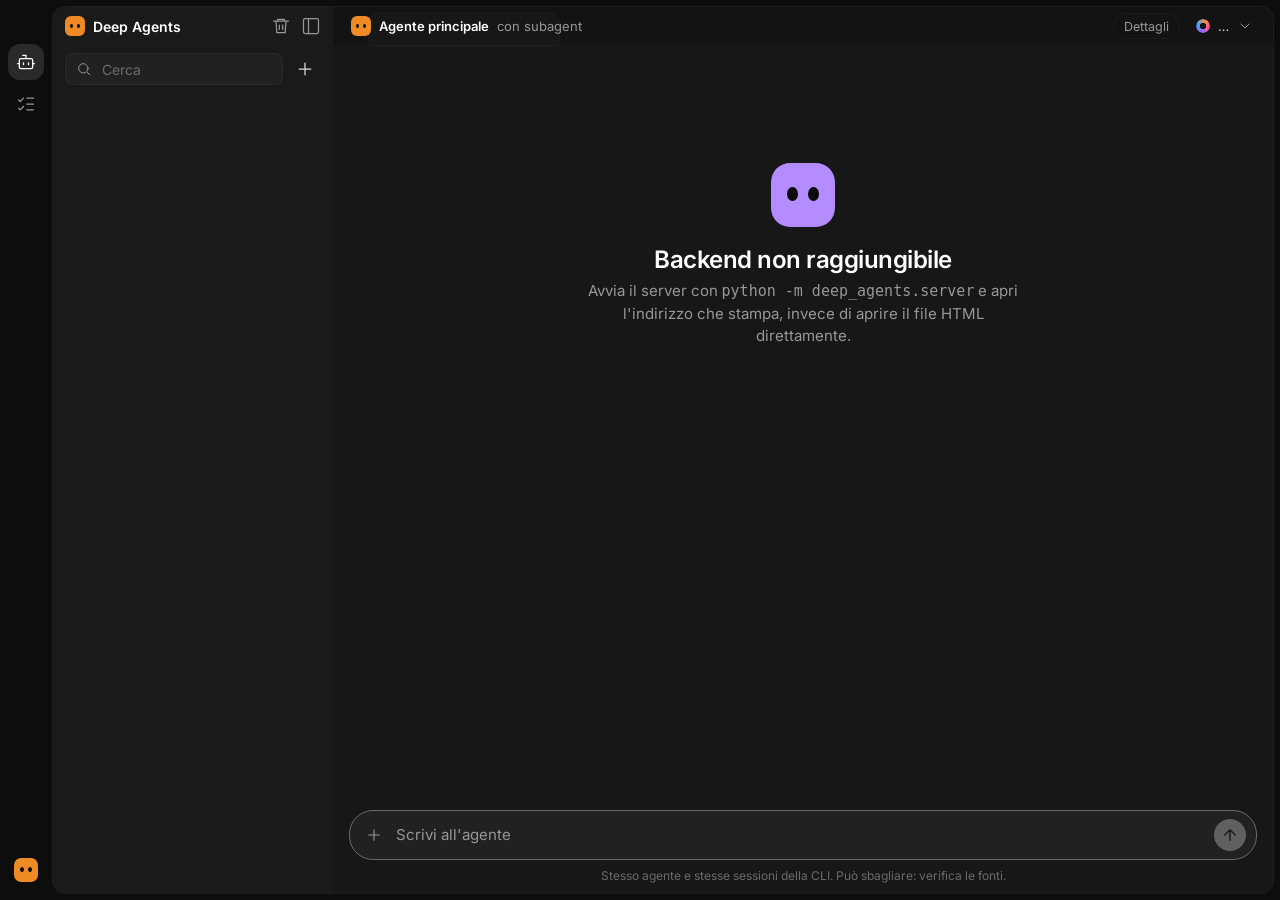
==== commit 4ec4cce8: "Add comprehensive tests for streaming actions, events, and responses - Introduced tests for `format_" ====
--- a/deep_agents/frontend/index.html
+++ b/deep_agents/frontend/index.html
@@ -79,6 +79,8 @@
               <h1 class="conversation-agent-heading"><span class="conversation-agent-name">Agente principale</span><span class="conversation-agent-title">con subagent</span></h1>
             </div>
           </div>
+          <div class="header-right">
+          <button type="button" class="details-toggle" id="detailsBtn" aria-pressed="false" title="Mostra anche i passaggi secondari (file, chiamate al modello, ragionamento)">Dettagli</button>
           <div class="model-picker">
             <button type="button" class="provider-model-trigger" id="modelBtn" aria-haspopup="menu" aria-expanded="false" title="Cambia modello">
               <span class="provider-mark" aria-hidden="true"></span>
@@ -86,6 +88,7 @@
               <svg class="icon icon-sm"><use href="#i-chevron"/></svg>
             </button>
             <div class="menu menu-right" id="modelMenu" role="menu" hidden></div>
+          </div>
           </div>
           <span class="tab-shape" aria-hidden="true"></span>
         </header>
--- a/deep_agents/frontend/styles.css
+++ b/deep_agents/frontend/styles.css
@@ -256,6 +256,29 @@
 .step .state .icon { width: 15px; height: 15px; stroke-width: 2; }
 .step .state .ok { color: var(--ok); }
 .step .state .bad { color: var(--err); }
+/* Albero delle attività: i figli (tool di un subagent, subagent dinamici di un eval) sono annidati per parent_id */
+.act { display: flex; flex-direction: column; align-items: flex-start; gap: 6px; max-width: 100%; }
+.act > .children { display: flex; flex-direction: column; align-items: flex-start; gap: 6px; max-width: 100%; margin-left: 14px; padding-left: 10px; border-left: 1px solid var(--border-strong); }
+.act > .children:empty { display: none; }
+.step .dur { font-family: var(--mono); font-size: 11.5px; color: var(--text-dim); flex: none; }
+.step .dur:empty { display: none; }
+/* SECONDARY solo con "Dettagli" attivo; DEBUG arriva solo con ?debug=1. I figli restano visibili anche se la riga del padre è nascosta. */
+body:not(.show-details) .act[data-vis="secondary"] > .step,
+body:not(.show-details) .fold[data-vis="secondary"] { display: none; }
+body:not(.show-details) .act[data-vis="secondary"] > .children { margin-left: 0; padding-left: 0; border-left: 0; }
+.fold { max-width: min(100%, 760px); width: 100%; font-size: 13px; color: var(--text-muted); }
+.fold summary { cursor: pointer; list-style: none; padding: 2px 4px; border-radius: var(--r-md); width: fit-content; }
+.fold summary::-webkit-details-marker { display: none; }
+.fold summary::before { content: "\25B8"; display: inline-block; margin-right: 6px; transition: transform .12s; }
+.fold[open] summary::before { transform: rotate(90deg); }
+.fold summary:hover { color: var(--text); background: var(--bg-control-hover); }
+.fold-body { margin: 4px 0 4px 6px; padding: 6px 12px; border-left: 2px solid var(--border-strong); max-height: 320px; overflow: auto; white-space: pre-wrap; }
+.fold-body.md { white-space: normal; }
+.fold.reasoning .fold-body { font-style: italic; }
+.header-right { display: flex; align-items: center; gap: 8px; position: relative; }
+.details-toggle { height: 26px; padding: 0 10px; border-radius: var(--r-pill); font-size: 12.5px; color: var(--text-muted); border: 1px solid var(--border); background: transparent; }
+.details-toggle:hover { color: var(--text); background: var(--bg-control-hover); }
+.details-toggle[aria-pressed="true"] { color: var(--text); background: var(--bg-control-active); border-color: var(--border-strong); }
 .spin { width: 13px; height: 13px; border-radius: 50%; border: 2px solid #ffffff26; border-top-color: var(--text); animation: spin .8s linear infinite; }
 @keyframes spin { to { transform: rotate(360deg); } }
 
